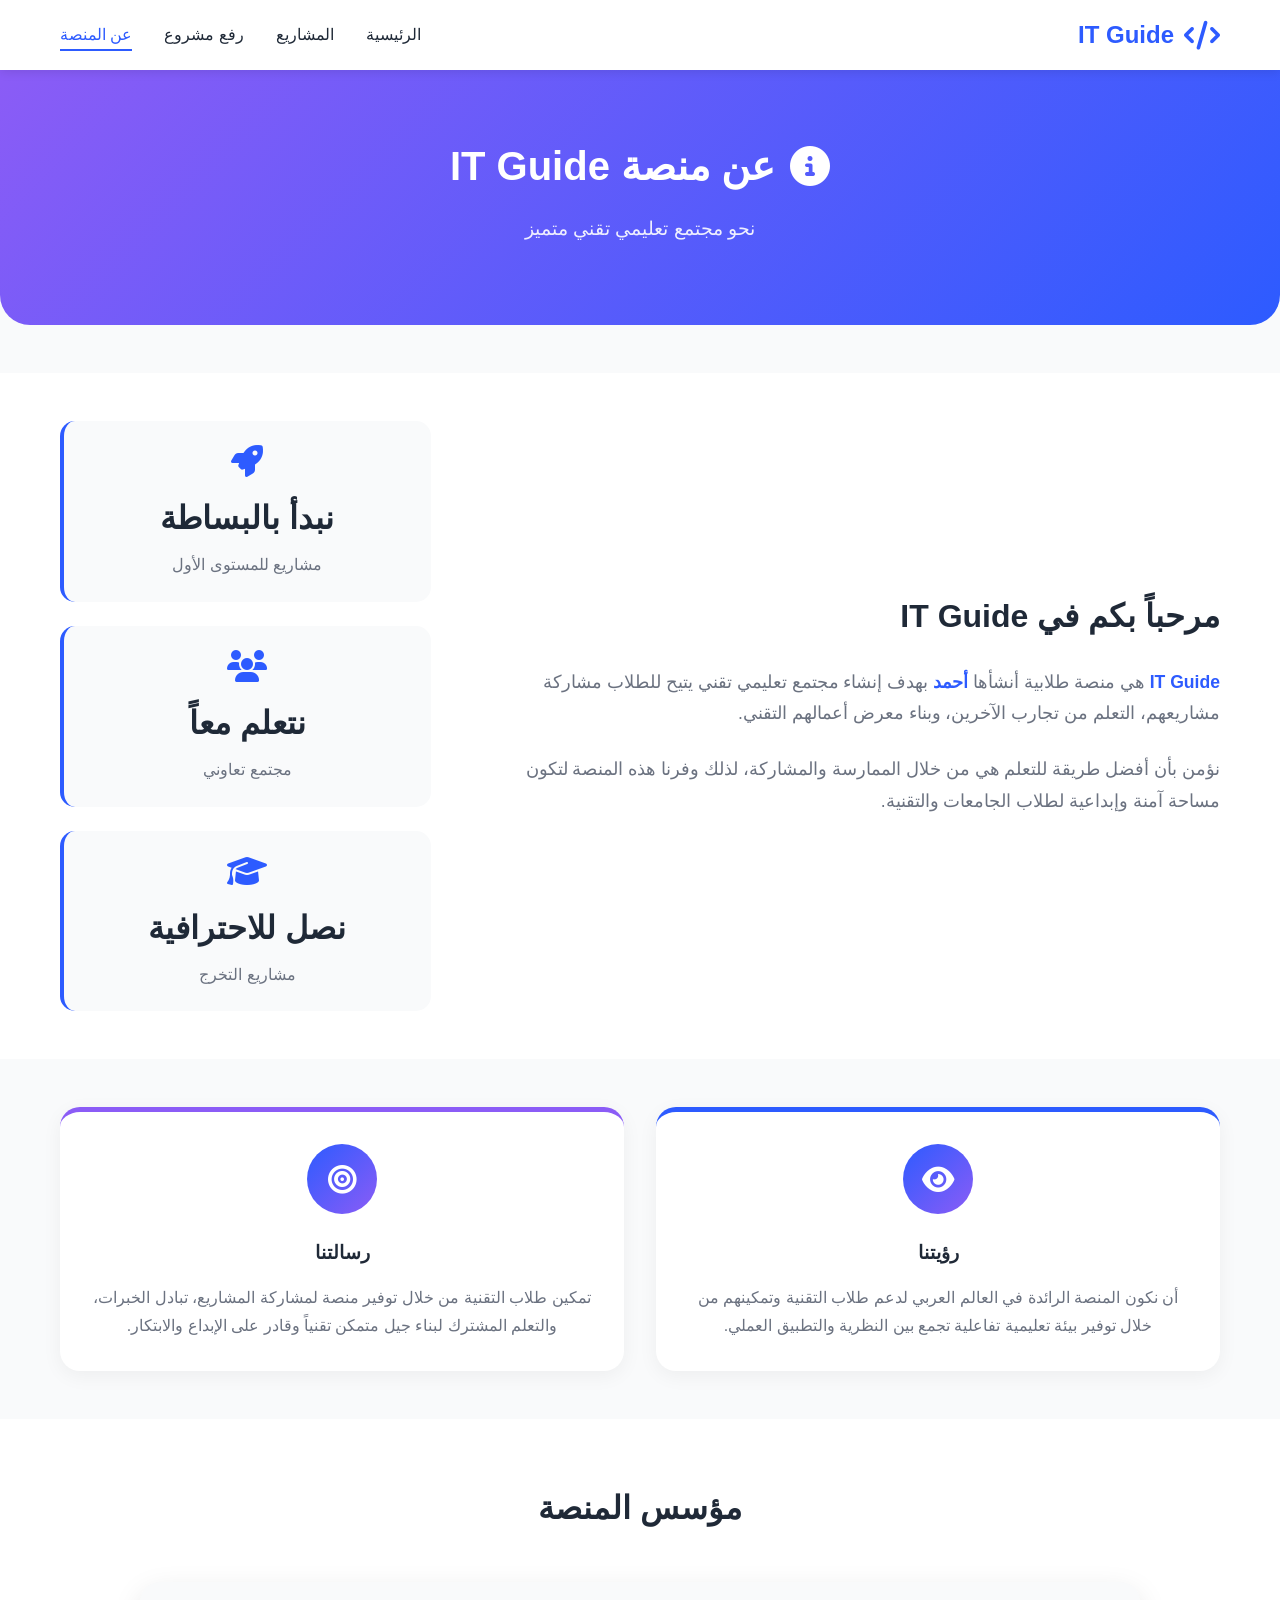
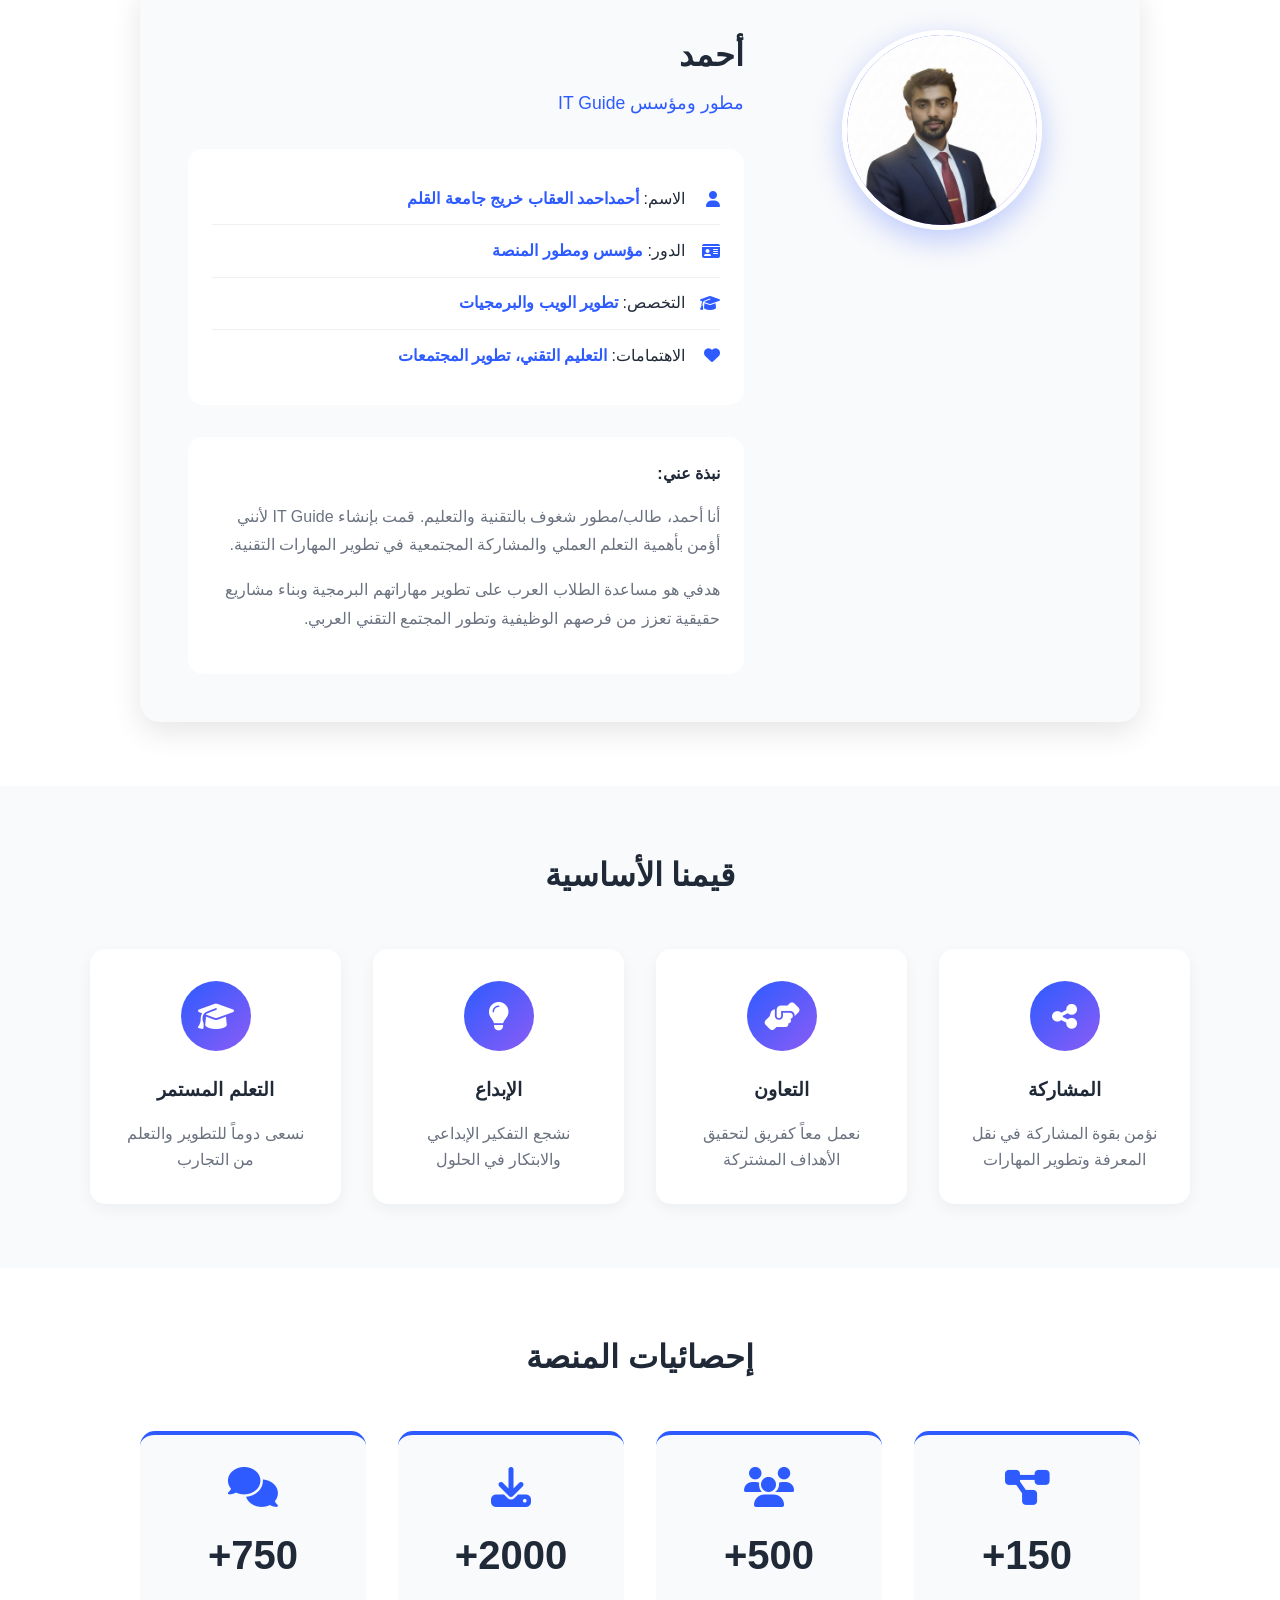
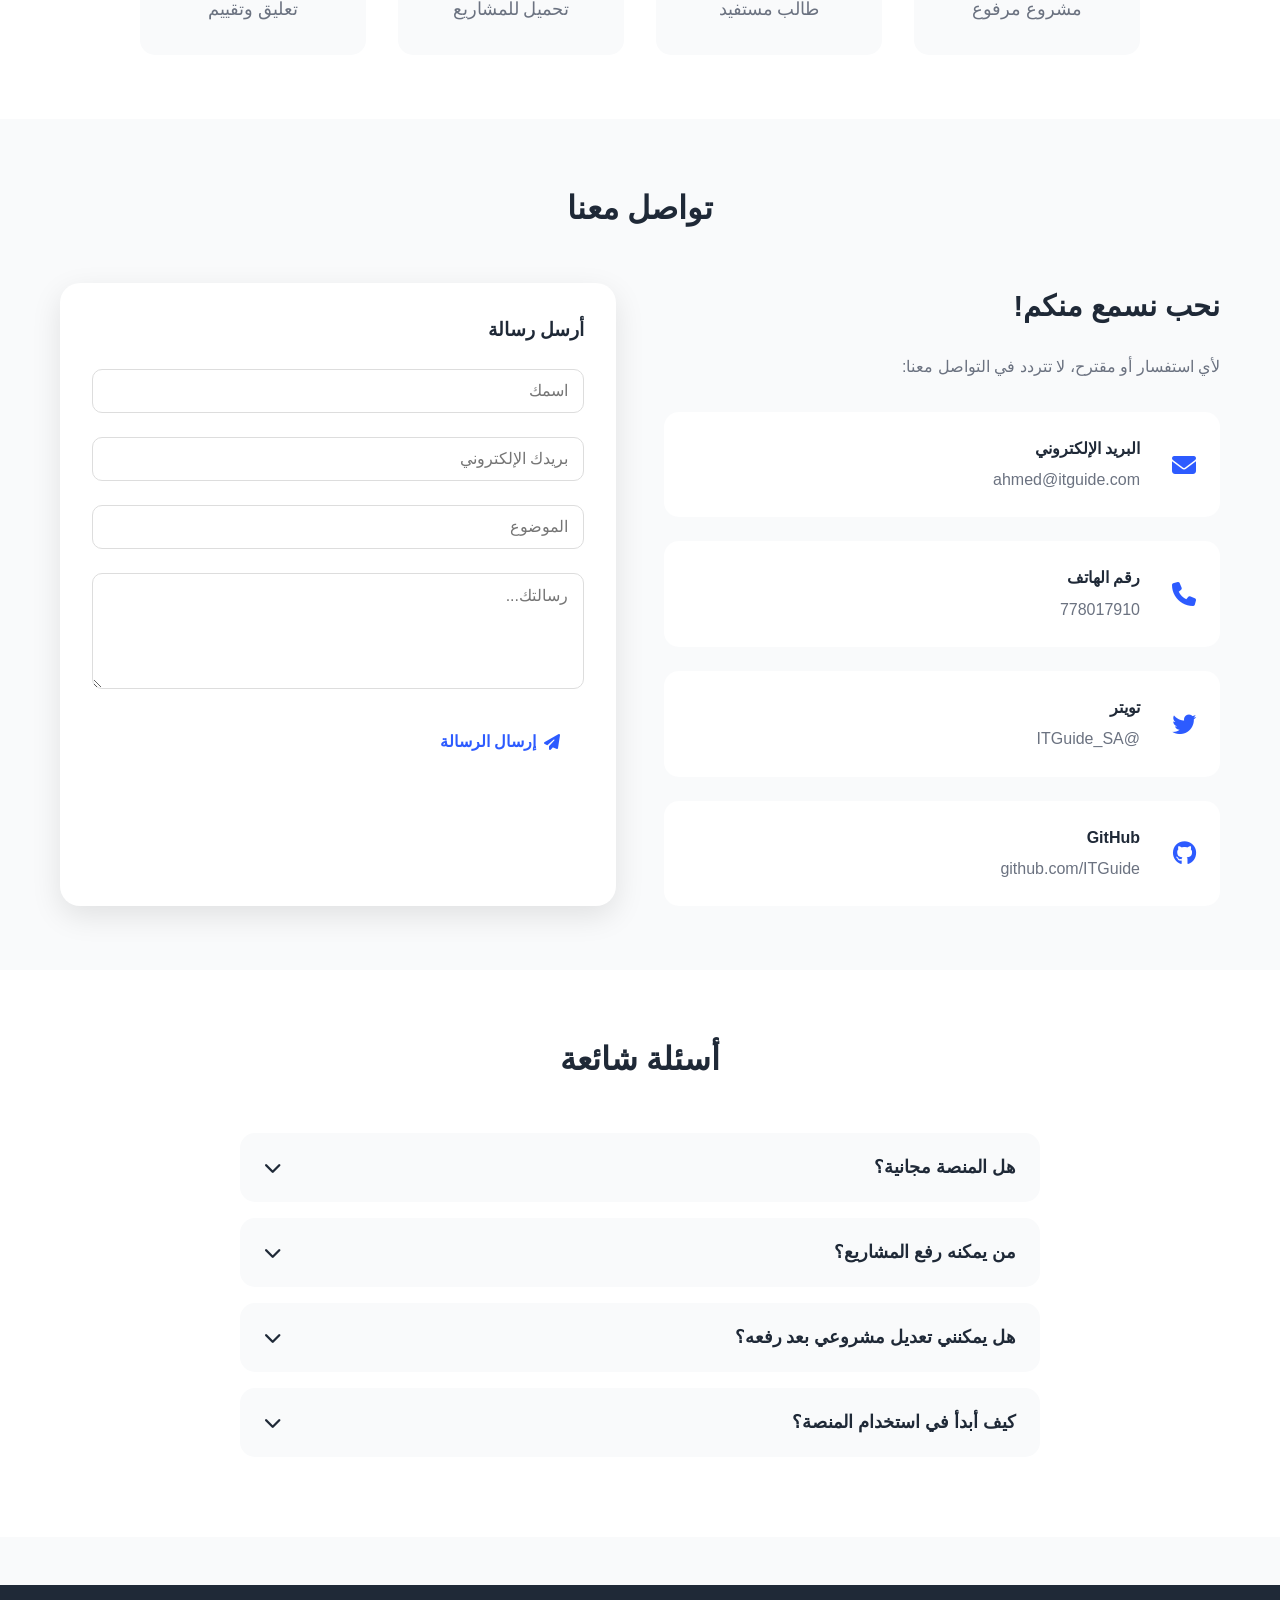
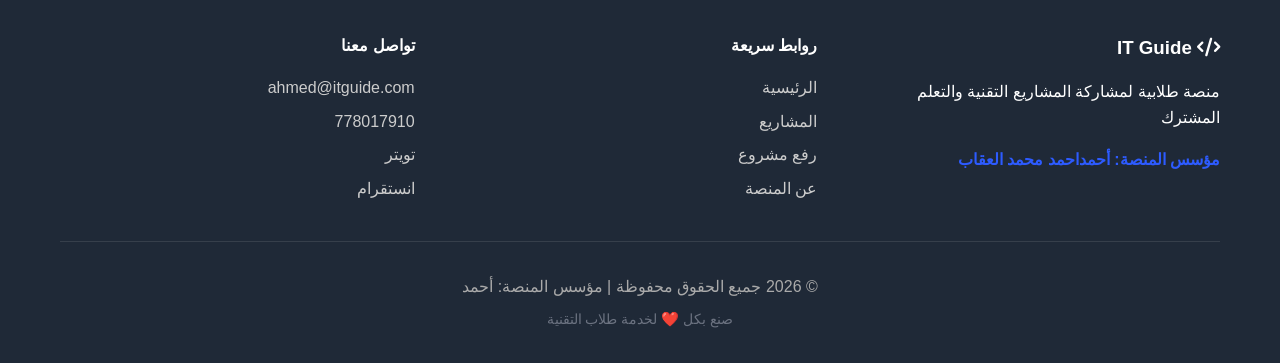
==== about.html @ 386a2982 "Add files via upload" ====
<!DOCTYPE html>
<html lang="ar" dir="rtl">
<head>
    <meta charset="UTF-8">
    <meta name="viewport" content="width=device-width, initial-scale=1.0">
    <title>عن المنصة - IT Guide | من نحن ورؤيتنا</title>
    
    <!-- SEO -->
    <meta name="description" content="تعرف على منصة IT Guide، رؤيتنا، رسالتنا، فريق العمل بقيادة أحمد">
    <meta name="keywords" content="IT Guide, عن المنصة, فريق العمل, أحمد, مشاريع طلابية">
    
    <!-- CSS -->
    <link rel="stylesheet" href="css/style.css">
    <link rel="stylesheet" href="css/about.css">
    <link rel="stylesheet" href="css/responsive.css">
    
    <!-- Font Awesome -->
    <link rel="stylesheet" href="https://cdnjs.cloudflare.com/ajax/libs/font-awesome/6.4.0/css/all.min.css">
</head>
<body>
    <!-- الهيدر -->
    <header>
        <div class="container">
            <nav>
                <div class="logo">
                    <a href="index.html">
                        <i class="fas fa-code"></i>
                        <span>IT Guide</span>
                    </a>
                </div>
                
                <ul class="nav-links">
                    <li><a href="index.html">الرئيسية</a></li>
                    <li><a href="projects.html">المشاريع</a></li>
                    <li><a href="upload.html">رفع مشروع</a></li>
                    <li><a href="about.html" class="active">عن المنصة</a></li>
                </ul>
                
                <button class="menu-toggle">
                    <i class="fas fa-bars"></i>
                </button>
            </nav>
        </div>
    </header>

    <!-- محتوى الصفحة -->
    <main class="about-page">
        <!-- الهيرو -->
        <section class="about-hero">
            <div class="container">
                <h1><i class="fas fa-info-circle"></i> عن منصة IT Guide</h1>
                <p class="subtitle">نحو مجتمع تعليمي تقني متميز</p>
            </div>
        </section>

        <!-- نبذة عن المنصة -->
        <section class="about-intro">
            <div class="container">
                <div class="intro-content">
                    <div class="intro-text">
                        <h2>مرحباً بكم في IT Guide</h2>
                        <p>
                            <strong>IT Guide</strong> هي منصة طلابية أنشأها <strong>أحمد</strong> بهدف إنشاء مجتمع تعليمي 
                            تقني يتيح للطلاب مشاركة مشاريعهم، التعلم من تجارب الآخرين، وبناء معرض أعمالهم التقني.
                        </p>
                        <p>
                            نؤمن بأن أفضل طريقة للتعلم هي من خلال الممارسة والمشاركة، لذلك وفرنا هذه المنصة 
                            لتكون مساحة آمنة وإبداعية لطلاب الجامعات والتقنية.
                        </p>
                    </div>
                    <div class="intro-stats">
                        <div class="stat">
                            <i class="fas fa-rocket"></i>
                            <h3>نبدأ بالبساطة</h3>
                            <p>مشاريع للمستوى الأول</p>
                        </div>
                        <div class="stat">
                            <i class="fas fa-users"></i>
                            <h3>نتعلم معاً</h3>
                            <p>مجتمع تعاوني</p>
                        </div>
                        <div class="stat">
                            <i class="fas fa-graduation-cap"></i>
                            <h3>نصل للاحترافية</h3>
                            <p>مشاريع التخرج</p>
                        </div>
                    </div>
                </div>
            </div>
        </section>

        <!-- رؤيتنا ورسالتنا -->
        <section class="vision-mission">
            <div class="container">
                <div class="vm-grid">
                    <div class="vm-card vision">
                        <div class="vm-icon">
                            <i class="fas fa-eye"></i>
                        </div>
                        <h3>رؤيتنا</h3>
                        <p>
                            أن نكون المنصة الرائدة في العالم العربي لدعم طلاب التقنية وتمكينهم من خلال 
                            توفير بيئة تعليمية تفاعلية تجمع بين النظرية والتطبيق العملي.
                        </p>
                    </div>
                    
                    <div class="vm-card mission">
                        <div class="vm-icon">
                            <i class="fas fa-bullseye"></i>
                        </div>
                        <h3>رسالتنا</h3>
                        <p>
                            تمكين طلاب التقنية من خلال توفير منصة لمشاركة المشاريع، تبادل الخبرات، 
                            والتعلم المشترك لبناء جيل متمكن تقنياً وقادر على الإبداع والابتكار.
                        </p>
                    </div>
                </div>
            </div>
        </section>

        <!-- مؤسس المنصة -->
        <section class="founder-section">
            <div class="container">
                <h2 class="section-title">مؤسس المنصة</h2>
                
                <div class="founder-card">
                    <div class="founder-avatar">
                       <div class="avatar-circle">
    <img src="assets/images/ahmed.jpg" alt="أحمد - مؤسس المنصة" 
         onerror="this.style.display='none'; this.parentElement.innerHTML='<span>أ</span>';">
</div>
                    </div>
                    
                    <div class="founder-info">
                        <h3>أحمد</h3>
                        <p class="founder-title">مطور ومؤسس IT Guide</p>
                        
                        <div class="founder-contact">
                            <div class="contact-item">
                                <i class="fas fa-user"></i>
                                <span>الاسم: <strong>أحمداحمد العقاب خريج جامعة القلم</strong></span>
                            </div>
                            <div class="contact-item">
                                <i class="fas fa-id-card"></i>
                                <span>الدور: <strong>مؤسس ومطور المنصة</strong></span>
                            </div>
                            <div class="contact-item">
                                <i class="fas fa-graduation-cap"></i>
                                <span>التخصص: <strong>تطوير الويب والبرمجيات</strong></span>
                            </div>
                            <div class="contact-item">
                                <i class="fas fa-heart"></i>
                                <span>الاهتمامات: <strong>التعليم التقني، تطوير المجتمعات</strong></span>
                            </div>
                        </div>
                        
                        <div class="founder-bio">
                            <h4>نبذة عني:</h4>
                            <p>
                                أنا أحمد، طالب/مطور شغوف بالتقنية والتعليم. قمت بإنشاء IT Guide لأنني أؤمن 
                                بأهمية التعلم العملي والمشاركة المجتمعية في تطوير المهارات التقنية.
                            </p>
                            <p>
                                هدفي هو مساعدة الطلاب العرب على تطوير مهاراتهم البرمجية وبناء مشاريع حقيقية 
                                تعزز من فرصهم الوظيفية وتطور المجتمع التقني العربي.
                            </p>
                        </div>
                    </div>
                </div>
            </div>
        </section>

        <!-- قيمنا -->
        <section class="values-section">
            <div class="container">
                <h2 class="section-title">قيمنا الأساسية</h2>
                
                <div class="values-grid">
                    <div class="value-card">
                        <div class="value-icon">
                            <i class="fas fa-share-alt"></i>
                        </div>
                        <h3>المشاركة</h3>
                        <p>نؤمن بقوة المشاركة في نقل المعرفة وتطوير المهارات</p>
                    </div>
                    
                    <div class="value-card">
                        <div class="value-icon">
                            <i class="fas fa-hands-helping"></i>
                        </div>
                        <h3>التعاون</h3>
                        <p>نعمل معاً كفريق لتحقيق الأهداف المشتركة</p>
                    </div>
                    
                    <div class="value-card">
                        <div class="value-icon">
                            <i class="fas fa-lightbulb"></i>
                        </div>
                        <h3>الإبداع</h3>
                        <p>نشجع التفكير الإبداعي والابتكار في الحلول</p>
                    </div>
                    
                    <div class="value-card">
                        <div class="value-icon">
                            <i class="fas fa-graduation-cap"></i>
                        </div>
                        <h3>التعلم المستمر</h3>
                        <p>نسعى دوماً للتطوير والتعلم من التجارب</p>
                    </div>
                </div>
            </div>
        </section>

        <!-- إحصائيات -->
        <section class="stats-section">
            <div class="container">
                <h2 class="section-title">إحصائيات المنصة</h2>
                
                <div class="stats-grid">
                    <div class="stat-card">
                        <i class="fas fa-project-diagram"></i>
                        <h3>150+</h3>
                        <p>مشروع مرفوع</p>
                    </div>
                    
                    <div class="stat-card">
                        <i class="fas fa-users"></i>
                        <h3>500+</h3>
                        <p>طالب مستفيد</p>
                    </div>
                    
                    <div class="stat-card">
                        <i class="fas fa-download"></i>
                        <h3>2000+</h3>
                        <p>تحميل للمشاريع</p>
                    </div>
                    
                    <div class="stat-card">
                        <i class="fas fa-comments"></i>
                        <h3>750+</h3>
                        <p>تعليق وتقييم</p>
                    </div>
                </div>
            </div>
        </section>

        <!-- تواصل معنا -->
        <section class="contact-section">
            <div class="container">
                <h2 class="section-title">تواصل معنا</h2>
                
                <div class="contact-content">
                    <div class="contact-info">
                        <h3>نحب نسمع منكم!</h3>
                        <p>لأي استفسار أو مقترح، لا تتردد في التواصل معنا:</p>
                        
                        <div class="contact-methods">
                            <div class="method">
                                <i class="fas fa-envelope"></i>
                                <div>
                                    <h4>البريد الإلكتروني</h4>
                                    <p>ahmed@itguide.com</p>
                                </div>
                            </div>
                            
                            <div class="method">
                                <i class="fas fa-phone"></i>
                                <div>
                                    <h4>رقم الهاتف</h4>
                                    <p>778017910</p>
                                </div>
                            </div>
                            
                            <div class="method">
                                <i class="fab fa-twitter"></i>
                                <div>
                                    <h4>تويتر</h4>
                                    <p>@ITGuide_SA</p>
                                </div>
                            </div>
                            
                            <div class="method">
                                <i class="fab fa-github"></i>
                                <div>
                                    <h4>GitHub</h4>
                                    <p>github.com/ITGuide</p>
                                </div>
                            </div>
                        </div>
                    </div>
                    
                    <div class="contact-form">
                        <h3>أرسل رسالة</h3>
                        <form id="contactForm">
                            <div class="form-group">
                                <input type="text" placeholder="اسمك" required>
                            </div>
                            
                            <div class="form-group">
                                <input type="email" placeholder="بريدك الإلكتروني" required>
                            </div>
                            
                            <div class="form-group">
                                <input type="text" placeholder="الموضوع" required>
                            </div>
                            
                            <div class="form-group">
                                <textarea placeholder="رسالتك..." rows="5" required></textarea>
                            </div>
                            
                            <button type="submit" class="btn btn-primary">
                                <i class="fas fa-paper-plane"></i> إرسال الرسالة
                            </button>
                        </form>
                    </div>
                </div>
            </div>
        </section>

        <!-- الأسئلة الشائعة -->
        <section class="faq-section">
            <div class="container">
                <h2 class="section-title">أسئلة شائعة</h2>
                
                <div class="faq-list">
                    <div class="faq-item">
                        <button class="faq-question">
                            <span>هل المنصة مجانية؟</span>
                            <i class="fas fa-chevron-down"></i>
                        </button>
                        <div class="faq-answer">
                            <p>نعم، المنصة مجانية بالكامل لجميع الطلاب ولا توجد أي رسوم للاستخدام.</p>
                        </div>
                    </div>
                    
                    <div class="faq-item">
                        <button class="faq-question">
                            <span>من يمكنه رفع المشاريع؟</span>
                            <i class="fas fa-chevron-down"></i>
                        </button>
                        <div class="faq-answer">
                            <p>أي طالب جامعي أو طالب تقنية يمكنه رفع مشاريعه بعد التسجيل في المنصة.</p>
                        </div>
                    </div>
                    
                    <div class="faq-item">
                        <button class="faq-question">
                            <span>هل يمكنني تعديل مشروعي بعد رفعه؟</span>
                            <i class="fas fa-chevron-down"></i>
                        </button>
                        <div class="faq-answer">
                            <p>نعم، يمكنك تعديل مشروعك في أي وقت من خلال لوحة التحكم.</p>
                        </div>
                    </div>
                    
                    <div class="faq-item">
                        <button class="faq-question">
                            <span>كيف أبدأ في استخدام المنصة؟</span>
                            <i class="fas fa-chevron-down"></i>
                        </button>
                        <div class="faq-answer">
                            <p>ببساطة انشئ حساباً، ثم ابدأ بتصفح المشاريع أو رفع مشروعك الأول.</p>
                        </div>
                    </div>
                </div>
            </div>
        </section>
    </main>

    <!-- الفوتر -->
    <footer>
        <div class="container">
            <div class="footer-content">
                <div class="footer-section">
                    <h3><i class="fas fa-code"></i> IT Guide</h3>
                    <p>منصة طلابية لمشاركة المشاريع التقنية والتعلم المشترك</p>
                    <p class="founder-credit">مؤسس المنصة: <strong>أحمداحمد محمد العقاب</strong></p>
                </div>
                
                <div class="footer-section">
                    <h4>روابط سريعة</h4>
                    <ul>
                        <li><a href="index.html">الرئيسية</a></li>
                        <li><a href="projects.html">المشاريع</a></li>
                        <li><a href="upload.html">رفع مشروع</a></li>
                        <li><a href="about.html">عن المنصة</a></li>
                    </ul>
                </div>
                
                <div class="footer-section">
                    <h4>تواصل معنا</h4>
                    <ul>
                        <li><a href="mailto:ahmed@itguide.com">ahmed@itguide.com</a></li>
                        <li><a href="tel:+966501234567">778017910</a></li>
                        <li><a href="#">تويتر</a></li>
                        <li><a href="#">انستقرام</a></li>
                    </ul>
                </div>
            </div>
            
            <div class="footer-bottom">
                <p>© 2026 جميع الحقوق محفوظة | مؤسس المنصة: أحمد</p>
                <p class="made-with">
                    صنع بكل ❤️ لخدمة طلاب التقنية
                </p>
            </div>
        </div>
    </footer>

    <!-- JavaScript -->
    <script src="js/about.js"></script>
    <script src="js/main.js"></script>
</body>
</html>
---- css/style.css ----
/* ===== الأساسيات ===== */
:root {
    --primary: #2D5BFF;
    --secondary: #8B5CF6;
    --success: #10B981;
    --dark: #1F2937;
    --light: #F9FAFB;
    --white: #FFFFFF;
    --gray: #6B7280;
}

* {
    margin: 0;
    padding: 0;
    box-sizing: border-box;
}

html {
    scroll-behavior: smooth;
}

body {
    font-family: 'Segoe UI', Tahoma, Geneva, Verdana, sans-serif;
    direction: rtl;
    line-height: 1.6;
    color: var(--dark);
    background: var(--light);
}

.container {
    width: 100%;
    max-width: 1200px;
    margin: 0 auto;
    padding: 0 20px;
}

/* ===== الهيدر ===== */
header {
    background: var(--white);
    box-shadow: 0 2px 10px rgba(0,0,0,0.1);
    position: sticky;
    top: 0;
    z-index: 1000;
}

nav {
    display: flex;
    justify-content: space-between;
    align-items: center;
    padding: 1rem 0;
}

.logo a {
    display: flex;
    align-items: center;
    gap: 10px;
    text-decoration: none;
    color: var(--primary);
    font-size: 1.5rem;
    font-weight: bold;
}

.logo i {
    font-size: 1.8rem;
}

.nav-links {
    display: flex;
    list-style: none;
    gap: 2rem;
}

.nav-links a {
    text-decoration: none;
    color: var(--dark);
    font-weight: 500;
    padding: 0.5rem 0;
    position: relative;
    transition: color 0.3s;
}

.nav-links a:hover,
.nav-links a.active {
    color: var(--primary);
}

.nav-links a.active::after {
    content: '';
    position: absolute;
    bottom: 0;
    right: 0;
    width: 100%;
    height: 2px;
    background: var(--primary);
}

.menu-toggle {
    display: none;
    background: none;
    border: none;
    font-size: 1.5rem;
    color: var(--dark);
    cursor: pointer;
}

/* ===== الهيرو ===== */
.hero {
    background: linear-gradient(135deg, var(--primary) 0%, var(--secondary) 100%);
    color: var(--white);
    padding: 4rem 0;
    border-radius: 0 0 30px 30px;
}

.hero-content {
    text-align: center;
    max-width: 800px;
    margin: 0 auto 3rem;
}

.hero h1 {
    font-size: 2.5rem;
    margin-bottom: 1rem;
}

.highlight {
    color: #FFD700;
}

.subtitle {
    font-size: 1.5rem;
    margin-bottom: 1rem;
    opacity: 0.9;
}

.description {
    font-size: 1.1rem;
    opacity: 0.8;
    margin-bottom: 2rem;
}

.cta-buttons {
    display: flex;
    gap: 1rem;
    justify-content: center;
    flex-wrap: wrap;
}

/* ===== الأزرار ===== */
.btn {
    display: inline-flex;
    align-items: center;
    gap: 8px;
    padding: 12px 24px;
    border-radius: 8px;
    text-decoration: none;
    font-weight: 600;
    font-size: 1rem;
    border: none;
    cursor: pointer;
    transition: all 0.3s;
}

.btn-primary {
    background: var(--white);
    color: var(--primary);
}

.btn-primary:hover {
    transform: translateY(-2px);
    box-shadow: 0 5px 15px rgba(0,0,0,0.2);
}

.btn-secondary {
    background: transparent;
    color: var(--white);
    border: 2px solid var(--white);
}

.btn-secondary:hover {
    background: rgba(255,255,255,0.1);
}

/* ===== إحصائيات الهيرو ===== */
.hero-stats {
    display: grid;
    grid-template-columns: repeat(auto-fit, minmax(200px, 1fr));
    gap: 2rem;
    margin-top: 3rem;
}

.stat {
    background: rgba(255,255,255,0.1);
    padding: 1.5rem;
    border-radius: 15px;
    text-align: center;
    backdrop-filter: blur(10px);
}

.stat i {
    font-size: 2rem;
    margin-bottom: 1rem;
    color: #FFD700;
}

.stat h3 {
    font-size: 2rem;
    margin-bottom: 0.5rem;
}

/* ===== المشاريع المميزة ===== */
.featured-projects {
    padding: 4rem 0;
    background: var(--white);
}

.section-header {
    display: flex;
    justify-content: space-between;
    align-items: center;
    margin-bottom: 2rem;
}

.section-header h2 {
    font-size: 2rem;
    color: var(--dark);
}

.view-all {
    color: var(--primary);
    text-decoration: none;
    font-weight: 600;
    display: flex;
    align-items: center;
    gap: 5px;
}

.projects-grid {
    display: grid;
    grid-template-columns: repeat(auto-fill, minmax(300px, 1fr));
    gap: 2rem;
}

.project-card {
    background: var(--white);
    border-radius: 15px;
    overflow: hidden;
    box-shadow: 0 5px 15px rgba(0,0,0,0.1);
    transition: transform 0.3s, box-shadow 0.3s;
    border: 1px solid #eee;
}

.project-card:hover {
    transform: translateY(-10px);
    box-shadow: 0 15px 30px rgba(0,0,0,0.15);
}

.project-image {
    height: 180px;
    background: linear-gradient(135deg, #a8edea 0%, #fed6e3 100%);
    display: flex;
    align-items: center;
    justify-content: center;
    font-size: 3rem;
    color: var(--primary);
}

.project-content {
    padding: 1.5rem;
}

.project-header {
    display: flex;
    justify-content: space-between;
    align-items: start;
    margin-bottom: 1rem;
}

.project-title {
    font-size: 1.3rem;
    color: var(--dark);
}

.project-level {
    padding: 5px 12px;
    border-radius: 20px;
    font-size: 0.8rem;
    font-weight: bold;
}

.level-1 { background: #e3f2fd; color: #1976d2; }
.level-2 { background: #f3e5f5; color: #7b1fa2; }
.level-3 { background: #e8f5e9; color: #388e3c; }
.level-4 { background: #fff3e0; color: #f57c00; }

.project-description {
    color: var(--gray);
    margin-bottom: 1rem;
    line-height: 1.5;
}

.project-tech {
    display: flex;
    flex-wrap: wrap;
    gap: 0.5rem;
    margin-bottom: 1rem;
}

.tech-tag {
    background: #f0f4ff;
    color: var(--primary);
    padding: 5px 10px;
    border-radius: 15px;
    font-size: 0.8rem;
}

.project-footer {
    display: flex;
    justify-content: space-between;
    align-items: center;
    padding-top: 1rem;
    border-top: 1px solid #eee;
}

.project-stats {
    display: flex;
    gap: 1rem;
    color: var(--gray);
    font-size: 0.9rem;
}

/* ===== المستويات ===== */
.levels {
    padding: 4rem 0;
    background: var(--light);
}

.section-title {
    text-align: center;
    font-size: 2rem;
    margin-bottom: 3rem;
    color: var(--dark);
}

.levels-grid {
    display: grid;
    grid-template-columns: repeat(auto-fit, minmax(250px, 1fr));
    gap: 1.5rem;
}

.level-card {
    background: var(--white);
    padding: 2rem;
    border-radius: 15px;
    text-align: center;
    text-decoration: none;
    color: var(--dark);
    box-shadow: 0 5px 15px rgba(0,0,0,0.1);
    transition: all 0.3s;
    border-top: 4px solid transparent;
}

.level-card:hover {
    transform: translateY(-5px);
    box-shadow: 0 10px 25px rgba(0,0,0,0.15);
}

.level-1 { border-color: #4CAF50; }
.level-2 { border-color: #2196F3; }
.level-3 { border-color: #FF9800; }
.level-4 { border-color: #F44336; }

.level-icon {
    width: 60px;
    height: 60px;
    background: var(--primary);
    color: var(--white);
    border-radius: 50%;
    display: flex;
    align-items: center;
    justify-content: center;
    font-size: 1.5rem;
    margin: 0 auto 1rem;
}

.level-card h3 {
    margin-bottom: 0.5rem;
    color: var(--dark);
}

.count {
    display: inline-block;
    margin-top: 0.5rem;
    padding: 5px 15px;
    background: var(--light);
    border-radius: 20px;
    font-size: 0.9rem;
}

/* ===== الفوتر ===== */
footer {
    background: var(--dark);
    color: var(--white);
    padding: 3rem 0 2rem;
    margin-top: 3rem;
}

.footer-content {
    display: grid;
    grid-template-columns: repeat(auto-fit, minmax(250px, 1fr));
    gap: 3rem;
    margin-bottom: 2rem;
}

.footer-section h3,
.footer-section h4 {
    margin-bottom: 1rem;
    color: var(--white);
}

.footer-section ul {
    list-style: none;
}

.footer-section ul li {
    margin-bottom: 0.5rem;
}

.footer-section a {
    color: #ccc;
    text-decoration: none;
    transition: color 0.3s;
}

.footer-section a:hover {
    color: var(--white);
}

.footer-bottom {
    text-align: center;
    padding-top: 2rem;
    border-top: 1px solid rgba(255,255,255,0.1);
    color: #aaa;
}
/* رسائل الصفحات */
.message-toast {
    position: fixed;
    bottom: 20px;
    left: 20px;
    background: white;
    padding: 1rem 1.5rem;
    border-radius: 10px;
    box-shadow: 0 5px 20px rgba(0,0,0,0.2);
    display: flex;
    align-items: center;
    gap: 10px;
    z-index: 10000;
    animation: slideIn 0.3s ease;
}

@keyframes slideIn {
    from { transform: translateX(-100%); opacity: 0; }
    to { transform: translateX(0); opacity: 1; }
}

@keyframes slideOut {
    from { transform: translateX(0); opacity: 1; }
    to { transform: translateX(-100%); opacity: 0; }
}
---- css/about.css ----
/* ===== أنماط صفحة "عن المنصة" ===== */

/* هيرو الصفحة */
.about-page .about-hero {
    background: linear-gradient(135deg, #8B5CF6 0%, #2D5BFF 100%);
    color: var(--white);
    padding: 4rem 0;
    text-align: center;
    border-radius: 0 0 30px 30px;
    margin-bottom: 3rem;
}

.about-hero h1 {
    font-size: 2.5rem;
    margin-bottom: 1rem;
    color: var(--white);
    display: flex;
    align-items: center;
    justify-content: center;
    gap: 15px;
}

.about-hero .subtitle {
    font-size: 1.2rem;
    opacity: 0.9;
}

/* قسم المقدمة */
.about-intro {
    padding: 3rem 0;
    background: var(--white);
}

.intro-content {
    display: grid;
    grid-template-columns: 2fr 1fr;
    gap: 3rem;
    align-items: center;
}

.intro-text h2 {
    color: var(--dark);
    margin-bottom: 1.5rem;
    font-size: 2rem;
}

.intro-text p {
    color: var(--gray);
    line-height: 1.8;
    margin-bottom: 1.5rem;
    font-size: 1.1rem;
}

.intro-text strong {
    color: var(--primary);
}

.intro-stats {
    display: flex;
    flex-direction: column;
    gap: 1.5rem;
}

.intro-stats .stat {
    background: var(--light);
    padding: 1.5rem;
    border-radius: 15px;
    text-align: center;
    border-left: 4px solid var(--primary);
}

.intro-stats .stat i {
    font-size: 2rem;
    color: var(--primary);
    margin-bottom: 1rem;
}

.intro-stats .stat h3 {
    margin-bottom: 0.5rem;
    color: var(--dark);
}

.intro-stats .stat p {
    color: var(--gray);
    margin: 0;
}

/* رؤيتنا ورسالتنا */
.vision-mission {
    padding: 3rem 0;
    background: var(--light);
}

.vm-grid {
    display: grid;
    grid-template-columns: repeat(auto-fit, minmax(300px, 1fr));
    gap: 2rem;
}

.vm-card {
    background: var(--white);
    padding: 2rem;
    border-radius: 20px;
    box-shadow: 0 5px 20px rgba(0,0,0,0.05);
    text-align: center;
}

.vm-card.vision {
    border-top: 5px solid #2D5BFF;
}

.vm-card.mission {
    border-top: 5px solid #8B5CF6;
}

.vm-icon {
    width: 70px;
    height: 70px;
    background: linear-gradient(135deg, #2D5BFF 0%, #8B5CF6 100%);
    color: var(--white);
    border-radius: 50%;
    display: flex;
    align-items: center;
    justify-content: center;
    margin: 0 auto 1.5rem;
    font-size: 1.8rem;
}

.vm-card h3 {
    color: var(--dark);
    margin-bottom: 1rem;
}

.vm-card p {
    color: var(--gray);
    line-height: 1.7;
}

/* مؤسس المنصة */
.founder-section {
    padding: 4rem 0;
    background: var(--white);
}

.section-title {
    text-align: center;
    font-size: 2rem;
    color: var(--dark);
    margin-bottom: 3rem;
}

.founder-card {
    background: var(--light);
    border-radius: 20px;
    padding: 3rem;
    display: grid;
    grid-template-columns: 300px 1fr;
    gap: 3rem;
    align-items: start;
    max-width: 1000px;
    margin: 0 auto;
    box-shadow: 0 10px 30px rgba(0,0,0,0.1);
}

.founder-avatar {
    text-align: center;
}

.avatar-circle {
    width: 200px;
    height: 200px;
    border-radius: 50%;
    display: flex;
    align-items: center;
    justify-content: center;
    margin: 0 auto 2rem;
    overflow: hidden;
    border: 5px solid white;
    box-shadow: 0 10px 30px rgba(45, 91, 255, 0.3);
    background: linear-gradient(135deg, #2D5BFF 0%, #8B5CF6 100%);
}

.avatar-circle img {
    width: 100%;
    height: 100%;
    object-fit: cover;
    object-position: center;
}

.avatar-circle span {
    color: var(--white);
    font-size: 4rem;
    font-weight: bold;
}

.founder-info h3 {
    font-size: 2rem;
    color: var(--dark);
    margin-bottom: 0.5rem;
}

.founder-title {
    color: var(--primary);
    font-size: 1.1rem;
    margin-bottom: 2rem;
    font-weight: 500;
}

.founder-contact {
    background: var(--white);
    border-radius: 15px;
    padding: 1.5rem;
    margin-bottom: 2rem;
}

.contact-item {
    display: flex;
    align-items: center;
    gap: 15px;
    padding: 0.8rem 0;
    border-bottom: 1px solid #f0f0f0;
}

.contact-item:last-child {
    border-bottom: none;
}

.contact-item i {
    color: var(--primary);
    width: 20px;
}

.contact-item span {
    color: var(--dark);
}

.contact-item strong {
    color: var(--primary);
}

.founder-bio {
    background: var(--white);
    border-radius: 15px;
    padding: 1.5rem;
}

.founder-bio h4 {
    color: var(--dark);
    margin-bottom: 1rem;
}

.founder-bio p {
    color: var(--gray);
    line-height: 1.8;
    margin-bottom: 1rem;
}

/* القيم الأساسية */
.values-section {
    padding: 4rem 0;
    background: var(--light);
}

.values-grid {
    display: grid;
    grid-template-columns: repeat(auto-fit, minmax(250px, 1fr));
    gap: 2rem;
    max-width: 1100px;
    margin: 0 auto;
}

.value-card {
    background: var(--white);
    padding: 2rem;
    border-radius: 15px;
    text-align: center;
    box-shadow: 0 5px 15px rgba(0,0,0,0.05);
    transition: transform 0.3s, box-shadow 0.3s;
}

.value-card:hover {
    transform: translateY(-10px);
    box-shadow: 0 15px 30px rgba(0,0,0,0.1);
}

.value-icon {
    width: 70px;
    height: 70px;
    background: linear-gradient(135deg, #2D5BFF 0%, #8B5CF6 100%);
    color: var(--white);
    border-radius: 50%;
    display: flex;
    align-items: center;
    justify-content: center;
    margin: 0 auto 1.5rem;
    font-size: 1.8rem;
}

.value-card h3 {
    color: var(--dark);
    margin-bottom: 1rem;
}

.value-card p {
    color: var(--gray);
    line-height: 1.6;
}

/* الإحصائيات */
.stats-section {
    padding: 4rem 0;
    background: var(--white);
}

.stats-grid {
    display: grid;
    grid-template-columns: repeat(auto-fit, minmax(200px, 1fr));
    gap: 2rem;
    max-width: 1000px;
    margin: 0 auto;
}

.stat-card {
    background: var(--light);
    padding: 2rem;
    border-radius: 15px;
    text-align: center;
    border-top: 4px solid var(--primary);
}

.stat-card i {
    font-size: 2.5rem;
    color: var(--primary);
    margin-bottom: 1rem;
}

.stat-card h3 {
    font-size: 2.5rem;
    color: var(--dark);
    margin-bottom: 0.5rem;
}

.stat-card p {
    color: var(--gray);
    font-size: 1.1rem;
}

/* تواصل معنا */
.contact-section {
    padding: 4rem 0;
    background: var(--light);
}

.contact-content {
    display: grid;
    grid-template-columns: 1fr 1fr;
    gap: 3rem;
    max-width: 1200px;
    margin: 0 auto;
}

.contact-info h3 {
    color: var(--dark);
    margin-bottom: 1.5rem;
    font-size: 1.8rem;
}

.contact-info p {
    color: var(--gray);
    line-height: 1.7;
    margin-bottom: 2rem;
}

.contact-methods {
    display: flex;
    flex-direction: column;
    gap: 1.5rem;
}

.method {
    display: flex;
    align-items: center;
    gap: 1rem;
    padding: 1.5rem;
    background: var(--white);
    border-radius: 15px;
    transition: transform 0.3s;
}

.method:hover {
    transform: translateX(10px);
}

.method i {
    font-size: 1.5rem;
    color: var(--primary);
    min-width: 40px;
}

.method h4 {
    color: var(--dark);
    margin-bottom: 0.3rem;
}

.method p {
    color: var(--gray);
    margin: 0;
}

.contact-form {
    background: var(--white);
    padding: 2rem;
    border-radius: 20px;
    box-shadow: 0 10px 30px rgba(0,0,0,0.1);
}

.contact-form h3 {
    color: var(--dark);
    margin-bottom: 1.5rem;
}

.contact-form .form-group {
    margin-bottom: 1.5rem;
}

.contact-form input,
.contact-form textarea {
    width: 100%;
    padding: 12px 15px;
    border: 1px solid #ddd;
    border-radius: 10px;
    font-family: inherit;
    font-size: 1rem;
    transition: border-color 0.3s;
}

.contact-form input:focus,
.contact-form textarea:focus {
    outline: none;
    border-color: var(--primary);
}

.contact-form button {
    width: 100%;
}

/* الأسئلة الشائعة */
.faq-section {
    padding: 4rem 0;
    background: var(--white);
}

.faq-list {
    max-width: 800px;
    margin: 0 auto;
}

.faq-item {
    background: var(--light);
    border-radius: 15px;
    margin-bottom: 1rem;
    overflow: hidden;
}

.faq-question {
    width: 100%;
    padding: 1.5rem;
    background: none;
    border: none;
    display: flex;
    justify-content: space-between;
    align-items: center;
    cursor: pointer;
    font-size: 1.1rem;
    font-weight: 600;
    color: var(--dark);
    text-align: right;
}

.faq-question i {
    transition: transform 0.3s;
}

.faq-question.active i {
    transform: rotate(180deg);
}

.faq-answer {
    padding: 0 1.5rem;
    max-height: 0;
    overflow: hidden;
    transition: max-height 0.3s ease-out, padding 0.3s;
}

.faq-answer.active {
    padding: 0 1.5rem 1.5rem;
    max-height: 500px;
}

.faq-answer p {
    color: var(--gray);
    line-height: 1.7;
}

/* تذييل الصفحة */
.founder-credit {
    margin-top: 1rem;
    color: var(--primary);
    font-weight: 600;
}

.made-with {
    margin-top: 0.5rem;
    color: var(--gray);
    font-size: 0.9rem;
}

/* تجاوبية */
@media (max-width: 992px) {
    .intro-content {
        grid-template-columns: 1fr;
    }
    
    .founder-card {
        grid-template-columns: 1fr;
        text-align: center;
    }
    
    .contact-content {
        grid-template-columns: 1fr;
    }
    
    .avatar-circle {
        width: 150px;
        height: 150px;
        font-size: 3rem;
    }
}

@media (max-width: 768px) {
    .about-hero h1 {
        font-size: 2rem;
    }
    
    .vm-grid {
        grid-template-columns: 1fr;
    }
    
    .values-grid {
        grid-template-columns: 1fr;
    }
    
    .stats-grid {
        grid-template-columns: repeat(2, 1fr);
    }
}

@media (max-width: 480px) {
    .stats-grid {
        grid-template-columns: 1fr;
    }
    
    .founder-card {
        padding: 2rem;
    }
    
    .contact-form {
        padding: 1.5rem;
    }
}
---- css/responsive.css ----
/* ===== التجاوبية ===== */

/* الأجهزة اللوحية */
@media (max-width: 1024px) {
    .hero h1 {
        font-size: 2.2rem;
    }
    
    .projects-grid {
        grid-template-columns: repeat(2, 1fr);
    }
    
    .levels-grid {
        grid-template-columns: repeat(2, 1fr);
    }
}

/* الهواتف الكبيرة */
@media (max-width: 768px) {
    .menu-toggle {
        display: block;
    }
    
    .nav-links {
        display: none;
        position: absolute;
        top: 100%;
        right: 0;
        left: 0;
        background: var(--white);
        flex-direction: column;
        padding: 1rem;
        box-shadow: 0 5px 15px rgba(0,0,0,0.1);
        border-radius: 0 0 15px 15px;
    }
    
    .nav-links.active {
        display: flex;
    }
    
    .nav-links li {
        width: 100%;
    }
    
    .nav-links a {
        display: block;
        padding: 0.75rem 1rem;
        border-bottom: 1px solid #eee;
    }
    
    .nav-links a:last-child {
        border-bottom: none;
    }
    
    .hero h1 {
        font-size: 1.8rem;
    }
    
    .subtitle {
        font-size: 1.2rem;
    }
    
    .cta-buttons {
        flex-direction: column;
        align-items: center;
    }
    
    .btn {
        width: 100%;
        max-width: 300px;
        justify-content: center;
    }
    
    .hero-stats {
        grid-template-columns: 1fr;
    }
    
    .projects-grid {
        grid-template-columns: 1fr;
    }
    
    .levels-grid {
        grid-template-columns: 1fr;
    }
    
    .section-header {
        flex-direction: column;
        gap: 1rem;
        text-align: center;
    }
    
    .footer-content {
        grid-template-columns: 1fr;
        gap: 2rem;
    }
}

/* الهواتف الصغيرة */
@media (max-width: 480px) {
    .hero {
        padding: 3rem 0;
    }
    
    .hero h1 {
        font-size: 1.5rem;
    }
    
    .section-title {
        font-size: 1.5rem;
    }
    
    .project-card,
    .level-card {
        padding: 1rem;
    }
    
    .container {
        padding: 0 15px;
    }
}
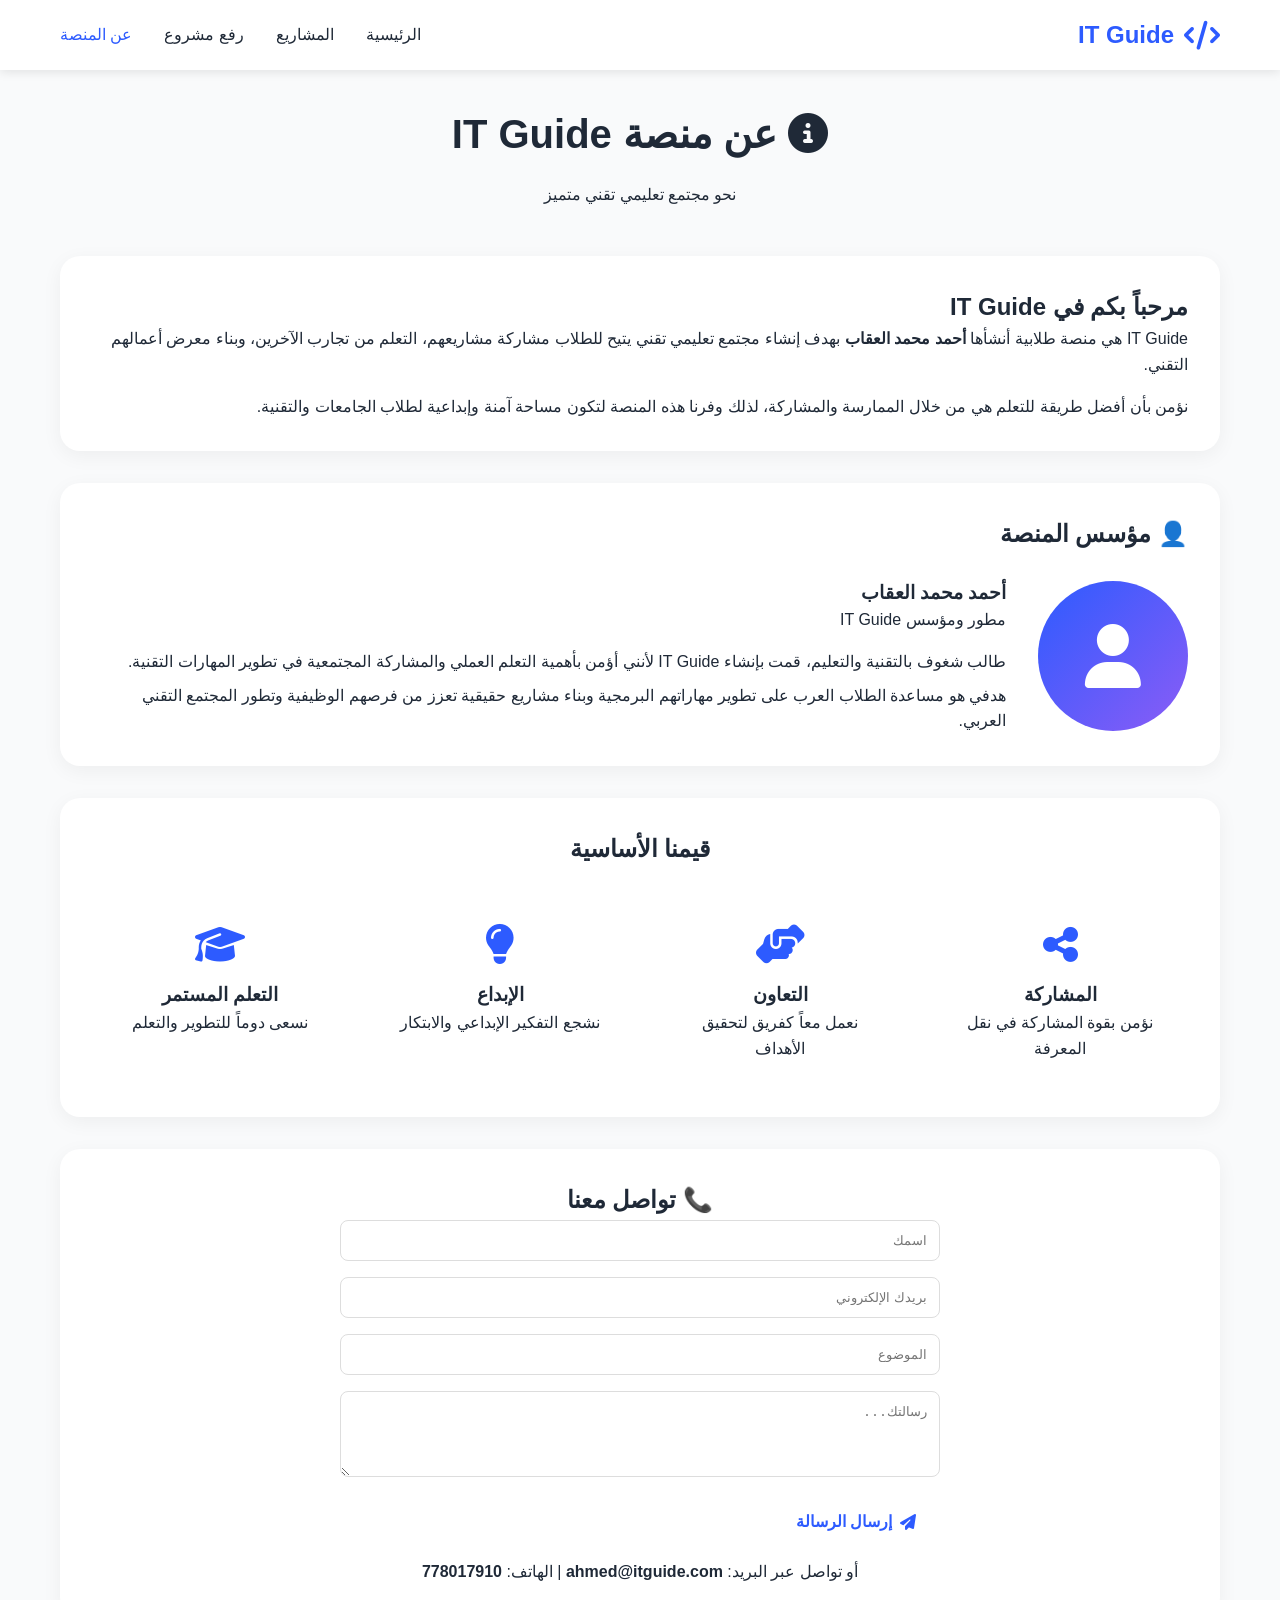
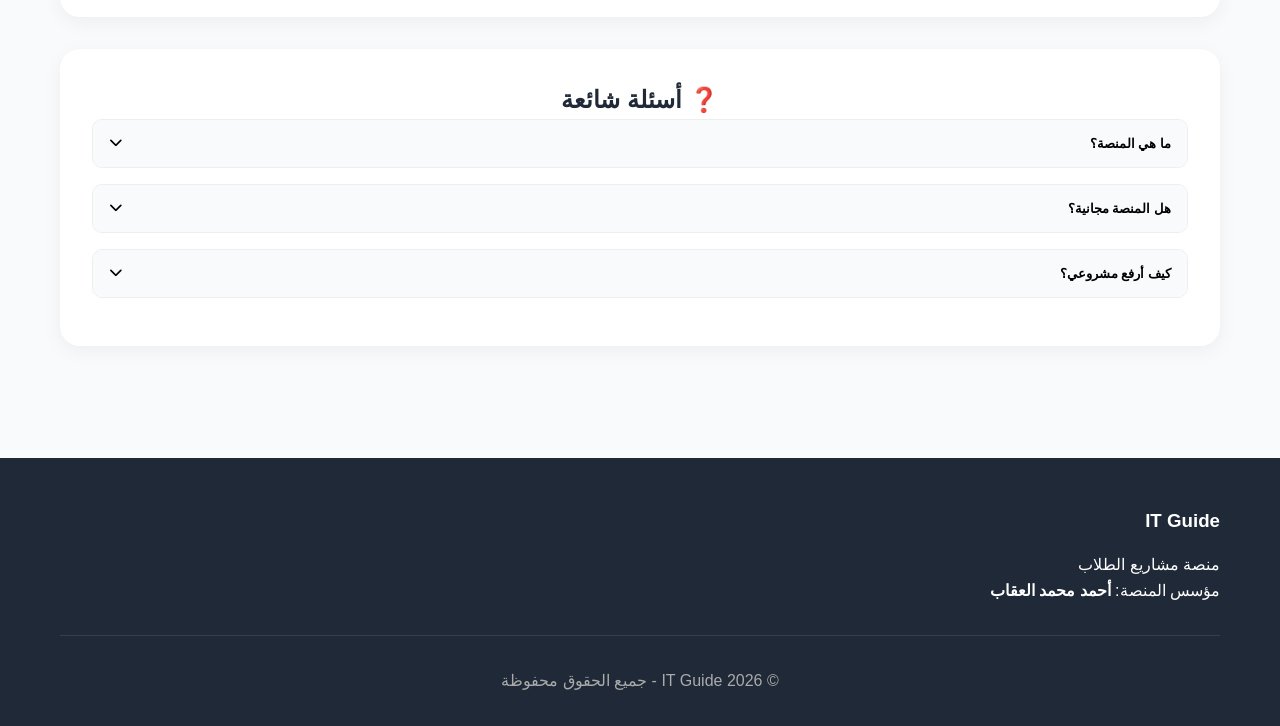
==== commit c1d40c5e: "Add files via upload" ====
--- a/about.html
+++ b/about.html
@@ -3,412 +3,117 @@
 <head>
     <meta charset="UTF-8">
     <meta name="viewport" content="width=device-width, initial-scale=1.0">
-    <title>عن المنصة - IT Guide | من نحن ورؤيتنا</title>
-    
-    <!-- SEO -->
-    <meta name="description" content="تعرف على منصة IT Guide، رؤيتنا، رسالتنا، فريق العمل بقيادة أحمد">
-    <meta name="keywords" content="IT Guide, عن المنصة, فريق العمل, أحمد, مشاريع طلابية">
-    
-    <!-- CSS -->
+    <title>عن المنصة - IT Guide</title>
     <link rel="stylesheet" href="css/style.css">
-    <link rel="stylesheet" href="css/about.css">
     <link rel="stylesheet" href="css/responsive.css">
-    
-    <!-- Font Awesome -->
     <link rel="stylesheet" href="https://cdnjs.cloudflare.com/ajax/libs/font-awesome/6.4.0/css/all.min.css">
+    <style>
+        .about-page { padding: 2rem 0; }
+        .about-header { text-align: center; margin-bottom: 3rem; }
+        .about-header h1 { font-size: 2.5rem; margin-bottom: 1rem; }
+        .about-card { background: white; border-radius: 20px; padding: 2rem; margin-bottom: 2rem; box-shadow: 0 5px 20px rgba(0,0,0,0.05); }
+        .founder { display: flex; gap: 2rem; flex-wrap: wrap; align-items: center; }
+        .founder-avatar { width: 150px; height: 150px; background: linear-gradient(135deg, var(--primary), var(--secondary)); border-radius: 50%; display: flex; align-items: center; justify-content: center; font-size: 4rem; color: white; }
+        .founder-info { flex: 1; }
+        .values-grid { display: grid; grid-template-columns: repeat(auto-fit, minmax(250px, 1fr)); gap: 1.5rem; margin-top: 2rem; }
+        .value-card { text-align: center; padding: 1.5rem; background: white; border-radius: 15px; }
+        .value-card i { font-size: 2.5rem; color: var(--primary); margin-bottom: 1rem; }
+        .contact-form { max-width: 600px; margin: 0 auto; }
+        .contact-form input, .contact-form textarea { width: 100%; padding: 0.75rem; border: 1px solid #ddd; border-radius: 8px; margin-bottom: 1rem; }
+        .faq-item { margin-bottom: 1rem; border: 1px solid #eee; border-radius: 10px; overflow: hidden; }
+        .faq-question { width: 100%; padding: 1rem; background: var(--light); border: none; text-align: right; font-weight: bold; cursor: pointer; display: flex; justify-content: space-between; }
+        .faq-answer { padding: 0 1rem; max-height: 0; overflow: hidden; transition: max-height 0.3s ease; }
+        .faq-answer.active { padding: 1rem; max-height: 200px; }
+    </style>
 </head>
 <body>
-    <!-- الهيدر -->
     <header>
         <div class="container">
             <nav>
-                <div class="logo">
-                    <a href="index.html">
-                        <i class="fas fa-code"></i>
-                        <span>IT Guide</span>
-                    </a>
-                </div>
-                
+                <div class="logo"><a href="index.html"><i class="fas fa-code"></i><span>IT Guide</span></a></div>
                 <ul class="nav-links">
                     <li><a href="index.html">الرئيسية</a></li>
                     <li><a href="projects.html">المشاريع</a></li>
                     <li><a href="upload.html">رفع مشروع</a></li>
                     <li><a href="about.html" class="active">عن المنصة</a></li>
                 </ul>
-                
-                <button class="menu-toggle">
-                    <i class="fas fa-bars"></i>
-                </button>
+                <button class="menu-toggle"><i class="fas fa-bars"></i></button>
             </nav>
         </div>
     </header>
 
-    <!-- محتوى الصفحة -->
     <main class="about-page">
-        <!-- الهيرو -->
-        <section class="about-hero">
-            <div class="container">
+        <div class="container">
+            <div class="about-header">
                 <h1><i class="fas fa-info-circle"></i> عن منصة IT Guide</h1>
-                <p class="subtitle">نحو مجتمع تعليمي تقني متميز</p>
+                <p>نحو مجتمع تعليمي تقني متميز</p>
             </div>
-        </section>
 
-        <!-- نبذة عن المنصة -->
-        <section class="about-intro">
-            <div class="container">
-                <div class="intro-content">
-                    <div class="intro-text">
-                        <h2>مرحباً بكم في IT Guide</h2>
-                        <p>
-                            <strong>IT Guide</strong> هي منصة طلابية أنشأها <strong>أحمد</strong> بهدف إنشاء مجتمع تعليمي 
-                            تقني يتيح للطلاب مشاركة مشاريعهم، التعلم من تجارب الآخرين، وبناء معرض أعمالهم التقني.
-                        </p>
-                        <p>
-                            نؤمن بأن أفضل طريقة للتعلم هي من خلال الممارسة والمشاركة، لذلك وفرنا هذه المنصة 
-                            لتكون مساحة آمنة وإبداعية لطلاب الجامعات والتقنية.
-                        </p>
+            <div class="about-card">
+                <h2>مرحباً بكم في IT Guide</h2>
+                <p>IT Guide هي منصة طلابية أنشأها <strong>أحمد محمد العقاب</strong> بهدف إنشاء مجتمع تعليمي تقني يتيح للطلاب مشاركة مشاريعهم، التعلم من تجارب الآخرين، وبناء معرض أعمالهم التقني.</p>
+                <p style="margin-top: 1rem;">نؤمن بأن أفضل طريقة للتعلم هي من خلال الممارسة والمشاركة، لذلك وفرنا هذه المنصة لتكون مساحة آمنة وإبداعية لطلاب الجامعات والتقنية.</p>
+            </div>
+
+            <div class="about-card">
+                <h2 style="margin-bottom: 1.5rem;">👤 مؤسس المنصة</h2>
+                <div class="founder">
+                    <div class="founder-avatar">
+                        <i class="fas fa-user"></i>
                     </div>
-                    <div class="intro-stats">
-                        <div class="stat">
-                            <i class="fas fa-rocket"></i>
-                            <h3>نبدأ بالبساطة</h3>
-                            <p>مشاريع للمستوى الأول</p>
-                        </div>
-                        <div class="stat">
-                            <i class="fas fa-users"></i>
-                            <h3>نتعلم معاً</h3>
-                            <p>مجتمع تعاوني</p>
-                        </div>
-                        <div class="stat">
-                            <i class="fas fa-graduation-cap"></i>
-                            <h3>نصل للاحترافية</h3>
-                            <p>مشاريع التخرج</p>
-                        </div>
+                    <div class="founder-info">
+                        <h3>أحمد محمد العقاب</h3>
+                        <p>مطور ومؤسس IT Guide</p>
+                        <p style="margin-top: 1rem;">طالب شغوف بالتقنية والتعليم، قمت بإنشاء IT Guide لأنني أؤمن بأهمية التعلم العملي والمشاركة المجتمعية في تطوير المهارات التقنية.</p>
+                        <p style="margin-top: 0.5rem;">هدفي هو مساعدة الطلاب العرب على تطوير مهاراتهم البرمجية وبناء مشاريع حقيقية تعزز من فرصهم الوظيفية وتطور المجتمع التقني العربي.</p>
                     </div>
                 </div>
             </div>
-        </section>
 
-        <!-- رؤيتنا ورسالتنا -->
-        <section class="vision-mission">
-            <div class="container">
-                <div class="vm-grid">
-                    <div class="vm-card vision">
-                        <div class="vm-icon">
-                            <i class="fas fa-eye"></i>
-                        </div>
-                        <h3>رؤيتنا</h3>
-                        <p>
-                            أن نكون المنصة الرائدة في العالم العربي لدعم طلاب التقنية وتمكينهم من خلال 
-                            توفير بيئة تعليمية تفاعلية تجمع بين النظرية والتطبيق العملي.
-                        </p>
-                    </div>
-                    
-                    <div class="vm-card mission">
-                        <div class="vm-icon">
-                            <i class="fas fa-bullseye"></i>
-                        </div>
-                        <h3>رسالتنا</h3>
-                        <p>
-                            تمكين طلاب التقنية من خلال توفير منصة لمشاركة المشاريع، تبادل الخبرات، 
-                            والتعلم المشترك لبناء جيل متمكن تقنياً وقادر على الإبداع والابتكار.
-                        </p>
-                    </div>
+            <div class="about-card">
+                <h2 style="text-align: center;">قيمنا الأساسية</h2>
+                <div class="values-grid">
+                    <div class="value-card"><i class="fas fa-share-alt"></i><h3>المشاركة</h3><p>نؤمن بقوة المشاركة في نقل المعرفة</p></div>
+                    <div class="value-card"><i class="fas fa-hands-helping"></i><h3>التعاون</h3><p>نعمل معاً كفريق لتحقيق الأهداف</p></div>
+                    <div class="value-card"><i class="fas fa-lightbulb"></i><h3>الإبداع</h3><p>نشجع التفكير الإبداعي والابتكار</p></div>
+                    <div class="value-card"><i class="fas fa-graduation-cap"></i><h3>التعلم المستمر</h3><p>نسعى دوماً للتطوير والتعلم</p></div>
                 </div>
             </div>
-        </section>
 
-        <!-- مؤسس المنصة -->
-        <section class="founder-section">
-            <div class="container">
-                <h2 class="section-title">مؤسس المنصة</h2>
-                
-                <div class="founder-card">
-                    <div class="founder-avatar">
-                       <div class="avatar-circle">
-    <img src="assets/images/ahmed.jpg" alt="أحمد - مؤسس المنصة" 
-         onerror="this.style.display='none'; this.parentElement.innerHTML='<span>أ</span>';">
-</div>
-                    </div>
-                    
-                    <div class="founder-info">
-                        <h3>أحمد</h3>
-                        <p class="founder-title">مطور ومؤسس IT Guide</p>
-                        
-                        <div class="founder-contact">
-                            <div class="contact-item">
-                                <i class="fas fa-user"></i>
-                                <span>الاسم: <strong>أحمداحمد العقاب خريج جامعة القلم</strong></span>
-                            </div>
-                            <div class="contact-item">
-                                <i class="fas fa-id-card"></i>
-                                <span>الدور: <strong>مؤسس ومطور المنصة</strong></span>
-                            </div>
-                            <div class="contact-item">
-                                <i class="fas fa-graduation-cap"></i>
-                                <span>التخصص: <strong>تطوير الويب والبرمجيات</strong></span>
-                            </div>
-                            <div class="contact-item">
-                                <i class="fas fa-heart"></i>
-                                <span>الاهتمامات: <strong>التعليم التقني، تطوير المجتمعات</strong></span>
-                            </div>
-                        </div>
-                        
-                        <div class="founder-bio">
-                            <h4>نبذة عني:</h4>
-                            <p>
-                                أنا أحمد، طالب/مطور شغوف بالتقنية والتعليم. قمت بإنشاء IT Guide لأنني أؤمن 
-                                بأهمية التعلم العملي والمشاركة المجتمعية في تطوير المهارات التقنية.
-                            </p>
-                            <p>
-                                هدفي هو مساعدة الطلاب العرب على تطوير مهاراتهم البرمجية وبناء مشاريع حقيقية 
-                                تعزز من فرصهم الوظيفية وتطور المجتمع التقني العربي.
-                            </p>
-                        </div>
-                    </div>
+            <div class="about-card">
+                <h2 style="text-align: center;">📞 تواصل معنا</h2>
+                <div class="contact-form">
+                    <form id="contactForm">
+                        <input type="text" id="contactName" placeholder="اسمك" required>
+                        <input type="email" id="contactEmail" placeholder="بريدك الإلكتروني" required>
+                        <input type="text" id="contactSubject" placeholder="الموضوع" required>
+                        <textarea id="contactMessage" rows="4" placeholder="رسالتك..." required></textarea>
+                        <button type="submit" class="btn btn-primary" style="width:100%"><i class="fas fa-paper-plane"></i> إرسال الرسالة</button>
+                    </form>
+                    <p style="text-align: center; margin-top: 1rem;">أو تواصل عبر البريد: <strong>ahmed@itguide.com</strong> | الهاتف: <strong>778017910</strong></p>
                 </div>
             </div>
-        </section>
 
-        <!-- قيمنا -->
-        <section class="values-section">
-            <div class="container">
-                <h2 class="section-title">قيمنا الأساسية</h2>
-                
-                <div class="values-grid">
-                    <div class="value-card">
-                        <div class="value-icon">
-                            <i class="fas fa-share-alt"></i>
-                        </div>
-                        <h3>المشاركة</h3>
-                        <p>نؤمن بقوة المشاركة في نقل المعرفة وتطوير المهارات</p>
-                    </div>
-                    
-                    <div class="value-card">
-                        <div class="value-icon">
-                            <i class="fas fa-hands-helping"></i>
-                        </div>
-                        <h3>التعاون</h3>
-                        <p>نعمل معاً كفريق لتحقيق الأهداف المشتركة</p>
-                    </div>
-                    
-                    <div class="value-card">
-                        <div class="value-icon">
-                            <i class="fas fa-lightbulb"></i>
-                        </div>
-                        <h3>الإبداع</h3>
-                        <p>نشجع التفكير الإبداعي والابتكار في الحلول</p>
-                    </div>
-                    
-                    <div class="value-card">
-                        <div class="value-icon">
-                            <i class="fas fa-graduation-cap"></i>
-                        </div>
-                        <h3>التعلم المستمر</h3>
-                        <p>نسعى دوماً للتطوير والتعلم من التجارب</p>
-                    </div>
+            <div class="about-card">
+                <h2 style="text-align: center;">❓ أسئلة شائعة</h2>
+                <div class="faq-list">
+                    <div class="faq-item"><button class="faq-question">ما هي المنصة؟ <i class="fas fa-chevron-down"></i></button><div class="faq-answer"><p>منصة طلابية لمشاركة المشاريع التقنية والتعلم المشترك.</p></div></div>
+                    <div class="faq-item"><button class="faq-question">هل المنصة مجانية؟ <i class="fas fa-chevron-down"></i></button><div class="faq-answer"><p>نعم، المنصة مجانية بالكامل لجميع الطلاب.</p></div></div>
+                    <div class="faq-item"><button class="faq-question">كيف أرفع مشروعي؟ <i class="fas fa-chevron-down"></i></button><div class="faq-answer"><p>اضغط على زر "رفع مشروع" في القائمة واملأ النموذج.</p></div></div>
                 </div>
             </div>
-        </section>
-
-        <!-- إحصائيات -->
-        <section class="stats-section">
-            <div class="container">
-                <h2 class="section-title">إحصائيات المنصة</h2>
-                
-                <div class="stats-grid">
-                    <div class="stat-card">
-                        <i class="fas fa-project-diagram"></i>
-                        <h3>150+</h3>
-                        <p>مشروع مرفوع</p>
-                    </div>
-                    
-                    <div class="stat-card">
-                        <i class="fas fa-users"></i>
-                        <h3>500+</h3>
-                        <p>طالب مستفيد</p>
-                    </div>
-                    
-                    <div class="stat-card">
-                        <i class="fas fa-download"></i>
-                        <h3>2000+</h3>
-                        <p>تحميل للمشاريع</p>
-                    </div>
-                    
-                    <div class="stat-card">
-                        <i class="fas fa-comments"></i>
-                        <h3>750+</h3>
-                        <p>تعليق وتقييم</p>
-                    </div>
-                </div>
-            </div>
-        </section>
-
-        <!-- تواصل معنا -->
-        <section class="contact-section">
-            <div class="container">
-                <h2 class="section-title">تواصل معنا</h2>
-                
-                <div class="contact-content">
-                    <div class="contact-info">
-                        <h3>نحب نسمع منكم!</h3>
-                        <p>لأي استفسار أو مقترح، لا تتردد في التواصل معنا:</p>
-                        
-                        <div class="contact-methods">
-                            <div class="method">
-                                <i class="fas fa-envelope"></i>
-                                <div>
-                                    <h4>البريد الإلكتروني</h4>
-                                    <p>ahmed@itguide.com</p>
-                                </div>
-                            </div>
-                            
-                            <div class="method">
-                                <i class="fas fa-phone"></i>
-                                <div>
-                                    <h4>رقم الهاتف</h4>
-                                    <p>778017910</p>
-                                </div>
-                            </div>
-                            
-                            <div class="method">
-                                <i class="fab fa-twitter"></i>
-                                <div>
-                                    <h4>تويتر</h4>
-                                    <p>@ITGuide_SA</p>
-                                </div>
-                            </div>
-                            
-                            <div class="method">
-                                <i class="fab fa-github"></i>
-                                <div>
-                                    <h4>GitHub</h4>
-                                    <p>github.com/ITGuide</p>
-                                </div>
-                            </div>
-                        </div>
-                    </div>
-                    
-                    <div class="contact-form">
-                        <h3>أرسل رسالة</h3>
-                        <form id="contactForm">
-                            <div class="form-group">
-                                <input type="text" placeholder="اسمك" required>
-                            </div>
-                            
-                            <div class="form-group">
-                                <input type="email" placeholder="بريدك الإلكتروني" required>
-                            </div>
-                            
-                            <div class="form-group">
-                                <input type="text" placeholder="الموضوع" required>
-                            </div>
-                            
-                            <div class="form-group">
-                                <textarea placeholder="رسالتك..." rows="5" required></textarea>
-                            </div>
-                            
-                            <button type="submit" class="btn btn-primary">
-                                <i class="fas fa-paper-plane"></i> إرسال الرسالة
-                            </button>
-                        </form>
-                    </div>
-                </div>
-            </div>
-        </section>
-
-        <!-- الأسئلة الشائعة -->
-        <section class="faq-section">
-            <div class="container">
-                <h2 class="section-title">أسئلة شائعة</h2>
-                
-                <div class="faq-list">
-                    <div class="faq-item">
-                        <button class="faq-question">
-                            <span>هل المنصة مجانية؟</span>
-                            <i class="fas fa-chevron-down"></i>
-                        </button>
-                        <div class="faq-answer">
-                            <p>نعم، المنصة مجانية بالكامل لجميع الطلاب ولا توجد أي رسوم للاستخدام.</p>
-                        </div>
-                    </div>
-                    
-                    <div class="faq-item">
-                        <button class="faq-question">
-                            <span>من يمكنه رفع المشاريع؟</span>
-                            <i class="fas fa-chevron-down"></i>
-                        </button>
-                        <div class="faq-answer">
-                            <p>أي طالب جامعي أو طالب تقنية يمكنه رفع مشاريعه بعد التسجيل في المنصة.</p>
-                        </div>
-                    </div>
-                    
-                    <div class="faq-item">
-                        <button class="faq-question">
-                            <span>هل يمكنني تعديل مشروعي بعد رفعه؟</span>
-                            <i class="fas fa-chevron-down"></i>
-                        </button>
-                        <div class="faq-answer">
-                            <p>نعم، يمكنك تعديل مشروعك في أي وقت من خلال لوحة التحكم.</p>
-                        </div>
-                    </div>
-                    
-                    <div class="faq-item">
-                        <button class="faq-question">
-                            <span>كيف أبدأ في استخدام المنصة؟</span>
-                            <i class="fas fa-chevron-down"></i>
-                        </button>
-                        <div class="faq-answer">
-                            <p>ببساطة انشئ حساباً، ثم ابدأ بتصفح المشاريع أو رفع مشروعك الأول.</p>
-                        </div>
-                    </div>
-                </div>
-            </div>
-        </section>
+        </div>
     </main>
 
-    <!-- الفوتر -->
     <footer>
         <div class="container">
             <div class="footer-content">
-                <div class="footer-section">
-                    <h3><i class="fas fa-code"></i> IT Guide</h3>
-                    <p>منصة طلابية لمشاركة المشاريع التقنية والتعلم المشترك</p>
-                    <p class="founder-credit">مؤسس المنصة: <strong>أحمداحمد محمد العقاب</strong></p>
-                </div>
-                
-                <div class="footer-section">
-                    <h4>روابط سريعة</h4>
-                    <ul>
-                        <li><a href="index.html">الرئيسية</a></li>
-                        <li><a href="projects.html">المشاريع</a></li>
-                        <li><a href="upload.html">رفع مشروع</a></li>
-                        <li><a href="about.html">عن المنصة</a></li>
-                    </ul>
-                </div>
-                
-                <div class="footer-section">
-                    <h4>تواصل معنا</h4>
-                    <ul>
-                        <li><a href="mailto:ahmed@itguide.com">ahmed@itguide.com</a></li>
-                        <li><a href="tel:+966501234567">778017910</a></li>
-                        <li><a href="#">تويتر</a></li>
-                        <li><a href="#">انستقرام</a></li>
-                    </ul>
-                </div>
+                <div class="footer-section"><h3>IT Guide</h3><p>منصة مشاريع الطلاب</p><p>مؤسس المنصة: <strong>أحمد محمد العقاب</strong></p></div>
             </div>
-            
-            <div class="footer-bottom">
-                <p>© 2026 جميع الحقوق محفوظة | مؤسس المنصة: أحمد</p>
-                <p class="made-with">
-                    صنع بكل ❤️ لخدمة طلاب التقنية
-                </p>
-            </div>
+            <div class="footer-bottom"><p>© 2026 IT Guide - جميع الحقوق محفوظة</p></div>
         </div>
     </footer>
 
-    <!-- JavaScript -->
     <script src="js/about.js"></script>
-    <script src="js/main.js"></script>
 </body>
 </html>
--- a/css/style.css
+++ b/css/style.css
@@ -74,24 +74,12 @@
     text-decoration: none;
     color: var(--dark);
     font-weight: 500;
-    padding: 0.5rem 0;
-    position: relative;
     transition: color 0.3s;
 }
 
 .nav-links a:hover,
 .nav-links a.active {
     color: var(--primary);
-}
-
-.nav-links a.active::after {
-    content: '';
-    position: absolute;
-    bottom: 0;
-    right: 0;
-    width: 100%;
-    height: 2px;
-    background: var(--primary);
 }
 
 .menu-toggle {
@@ -99,7 +87,6 @@
     background: none;
     border: none;
     font-size: 1.5rem;
-    color: var(--dark);
     cursor: pointer;
 }
 
@@ -180,7 +167,7 @@
     background: rgba(255,255,255,0.1);
 }
 
-/* ===== إحصائيات الهيرو ===== */
+/* ===== إحصائيات ===== */
 .hero-stats {
     display: grid;
     grid-template-columns: repeat(auto-fit, minmax(200px, 1fr));
@@ -207,7 +194,7 @@
     margin-bottom: 0.5rem;
 }
 
-/* ===== المشاريع المميزة ===== */
+/* ===== المشاريع ===== */
 .featured-projects {
     padding: 4rem 0;
     background: var(--white);
@@ -245,46 +232,42 @@
     border-radius: 15px;
     overflow: hidden;
     box-shadow: 0 5px 15px rgba(0,0,0,0.1);
-    transition: transform 0.3s, box-shadow 0.3s;
+    transition: transform 0.3s;
     border: 1px solid #eee;
 }
 
 .project-card:hover {
-    transform: translateY(-10px);
-    box-shadow: 0 15px 30px rgba(0,0,0,0.15);
+    transform: translateY(-5px);
+    box-shadow: 0 10px 25px rgba(0,0,0,0.15);
 }
 
 .project-image {
     height: 180px;
-    background: linear-gradient(135deg, #a8edea 0%, #fed6e3 100%);
+    background: linear-gradient(135deg, #667eea 0%, #764ba2 100%);
     display: flex;
     align-items: center;
     justify-content: center;
     font-size: 3rem;
-    color: var(--primary);
+    color: white;
 }
 
 .project-content {
     padding: 1.5rem;
 }
 
-.project-header {
-    display: flex;
-    justify-content: space-between;
-    align-items: start;
-    margin-bottom: 1rem;
-}
-
 .project-title {
     font-size: 1.3rem;
+    margin-bottom: 0.5rem;
     color: var(--dark);
 }
 
 .project-level {
+    display: inline-block;
     padding: 5px 12px;
     border-radius: 20px;
     font-size: 0.8rem;
     font-weight: bold;
+    margin-bottom: 1rem;
 }
 
 .level-1 { background: #e3f2fd; color: #1976d2; }
@@ -325,74 +308,6 @@
     display: flex;
     gap: 1rem;
     color: var(--gray);
-    font-size: 0.9rem;
-}
-
-/* ===== المستويات ===== */
-.levels {
-    padding: 4rem 0;
-    background: var(--light);
-}
-
-.section-title {
-    text-align: center;
-    font-size: 2rem;
-    margin-bottom: 3rem;
-    color: var(--dark);
-}
-
-.levels-grid {
-    display: grid;
-    grid-template-columns: repeat(auto-fit, minmax(250px, 1fr));
-    gap: 1.5rem;
-}
-
-.level-card {
-    background: var(--white);
-    padding: 2rem;
-    border-radius: 15px;
-    text-align: center;
-    text-decoration: none;
-    color: var(--dark);
-    box-shadow: 0 5px 15px rgba(0,0,0,0.1);
-    transition: all 0.3s;
-    border-top: 4px solid transparent;
-}
-
-.level-card:hover {
-    transform: translateY(-5px);
-    box-shadow: 0 10px 25px rgba(0,0,0,0.15);
-}
-
-.level-1 { border-color: #4CAF50; }
-.level-2 { border-color: #2196F3; }
-.level-3 { border-color: #FF9800; }
-.level-4 { border-color: #F44336; }
-
-.level-icon {
-    width: 60px;
-    height: 60px;
-    background: var(--primary);
-    color: var(--white);
-    border-radius: 50%;
-    display: flex;
-    align-items: center;
-    justify-content: center;
-    font-size: 1.5rem;
-    margin: 0 auto 1rem;
-}
-
-.level-card h3 {
-    margin-bottom: 0.5rem;
-    color: var(--dark);
-}
-
-.count {
-    display: inline-block;
-    margin-top: 0.5rem;
-    padding: 5px 15px;
-    background: var(--light);
-    border-radius: 20px;
     font-size: 0.9rem;
 }
 
@@ -414,7 +329,6 @@
 .footer-section h3,
 .footer-section h4 {
     margin-bottom: 1rem;
-    color: var(--white);
 }
 
 .footer-section ul {
@@ -428,11 +342,10 @@
 .footer-section a {
     color: #ccc;
     text-decoration: none;
-    transition: color 0.3s;
 }
 
 .footer-section a:hover {
-    color: var(--white);
+    color: white;
 }
 
 .footer-bottom {
@@ -440,29 +353,4 @@
     padding-top: 2rem;
     border-top: 1px solid rgba(255,255,255,0.1);
     color: #aaa;
-}
-/* رسائل الصفحات */
-.message-toast {
-    position: fixed;
-    bottom: 20px;
-    left: 20px;
-    background: white;
-    padding: 1rem 1.5rem;
-    border-radius: 10px;
-    box-shadow: 0 5px 20px rgba(0,0,0,0.2);
-    display: flex;
-    align-items: center;
-    gap: 10px;
-    z-index: 10000;
-    animation: slideIn 0.3s ease;
-}
-
-@keyframes slideIn {
-    from { transform: translateX(-100%); opacity: 0; }
-    to { transform: translateX(0); opacity: 1; }
-}
-
-@keyframes slideOut {
-    from { transform: translateX(0); opacity: 1; }
-    to { transform: translateX(-100%); opacity: 0; }
 }
--- a/css/responsive.css
+++ b/css/responsive.css
@@ -7,10 +7,6 @@
     }
     
     .projects-grid {
-        grid-template-columns: repeat(2, 1fr);
-    }
-    
-    .levels-grid {
         grid-template-columns: repeat(2, 1fr);
     }
 }
@@ -48,10 +44,6 @@
         border-bottom: 1px solid #eee;
     }
     
-    .nav-links a:last-child {
-        border-bottom: none;
-    }
-    
     .hero h1 {
         font-size: 1.8rem;
     }
@@ -79,16 +71,6 @@
         grid-template-columns: 1fr;
     }
     
-    .levels-grid {
-        grid-template-columns: 1fr;
-    }
-    
-    .section-header {
-        flex-direction: column;
-        gap: 1rem;
-        text-align: center;
-    }
-    
     .footer-content {
         grid-template-columns: 1fr;
         gap: 2rem;
@@ -105,15 +87,6 @@
         font-size: 1.5rem;
     }
     
-    .section-title {
-        font-size: 1.5rem;
-    }
-    
-    .project-card,
-    .level-card {
-        padding: 1rem;
-    }
-    
     .container {
         padding: 0 15px;
     }
